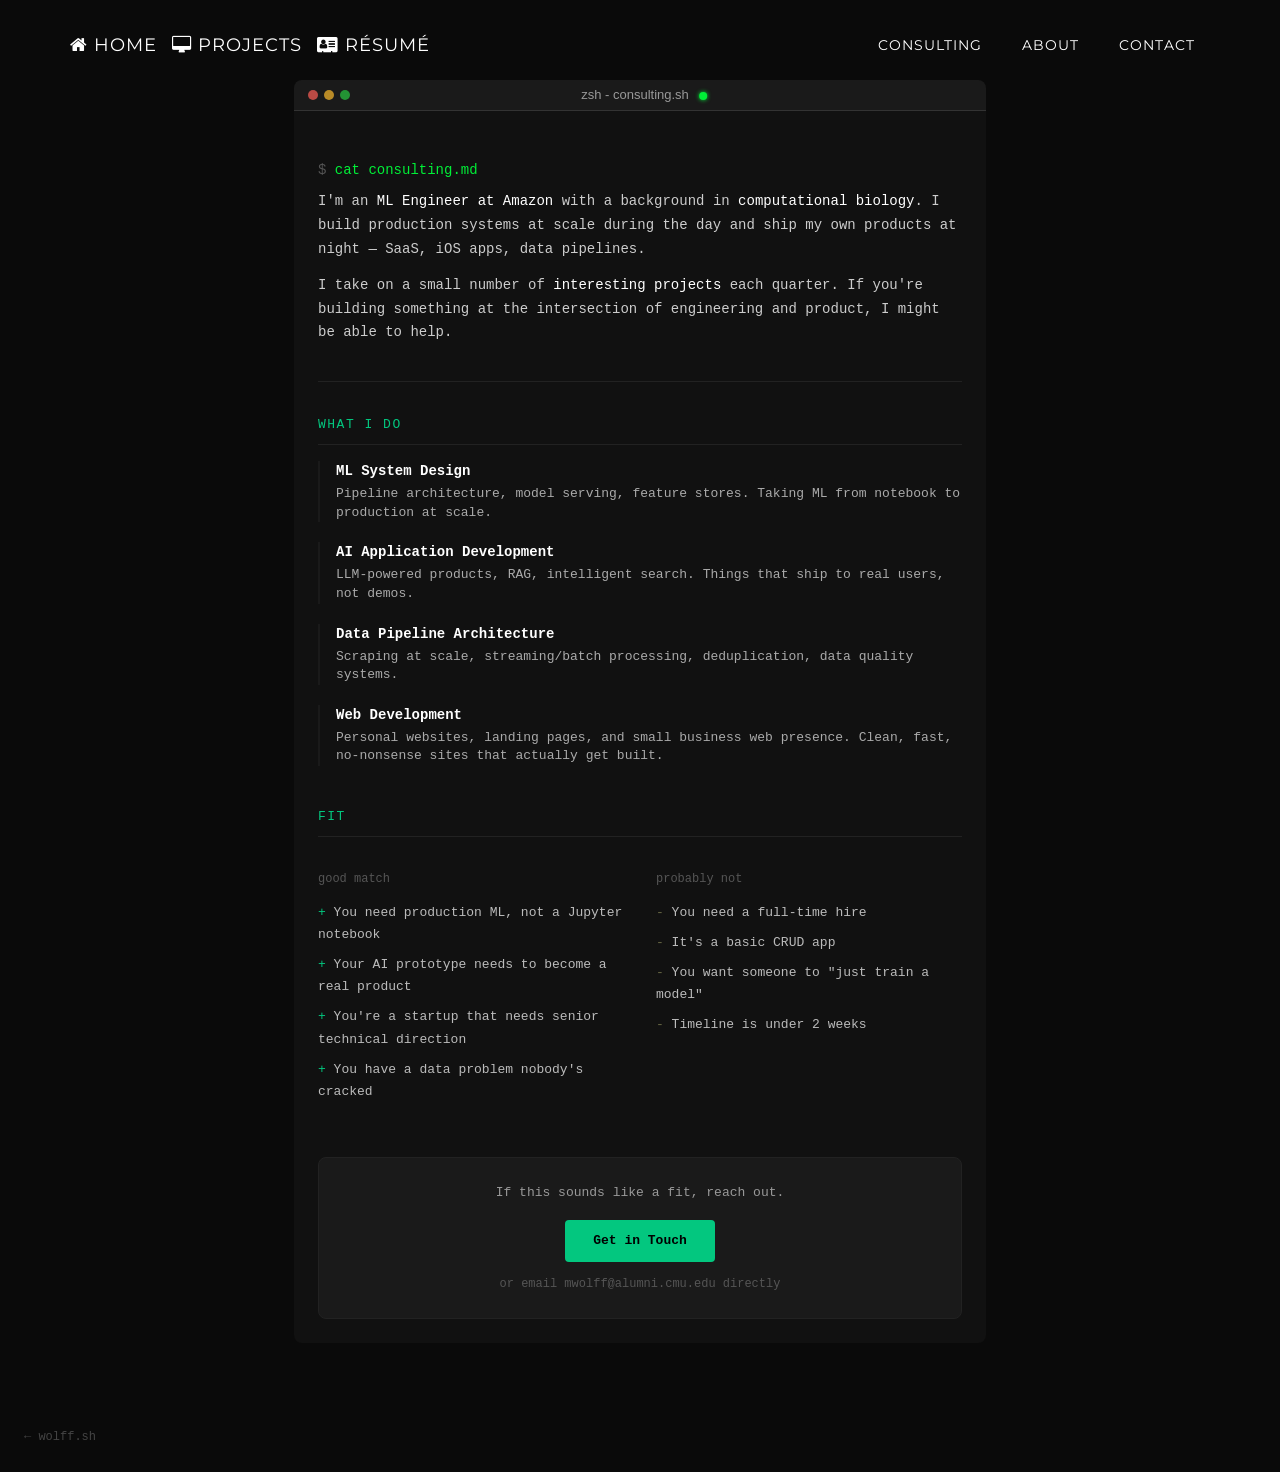
==== consulting/index.html @ 8f22e211 "feat: add consulting page Terminal-styled page at /consulting with services, fit section, and email " ====
<!DOCTYPE html>
<html lang="en">

<head>
    <!-- Google tag (gtag.js) -->
    <script async src="https://www.googletagmanager.com/gtag/js?id=G-YX630D4XCV"></script>
    <script>
        window.dataLayer = window.dataLayer || [];
        function gtag(){dataLayer.push(arguments);}
        gtag('js', new Date());
        gtag('config', 'G-YX630D4XCV', {'page_title': 'consulting'});
    </script>

    <meta charset="utf-8">
    <meta name="viewport" content="width=device-width, initial-scale=1">
    <meta name="title" content="Matthew Wolff — Consulting">
    <meta name="description" content="ML engineering consulting — system design, AI applications, data pipelines. Open to interesting projects.">
    <meta property="og:site_name" content="wolff.sh">
    <meta property="og:url" content="https://wolff.sh/consulting">
    <meta property="og:title" content="Matthew Wolff — Consulting">
    <meta property="og:description" content="ML engineering consulting — system design, AI applications, data pipelines.">
    <meta property="og:image" content="https://wolff.sh/img/intro-bg.jpg">

    <!-- favicon -->
    <link rel="icon" type="image/png" href="/favicon/favicon-96x96.png" sizes="96x96"/>
    <link rel="icon" type="image/svg+xml" href="/favicon/favicon.svg"/>
    <link rel="shortcut icon" href="/favicon/favicon.ico"/>
    <link rel="apple-touch-icon" sizes="180x180" href="/favicon/apple-touch-icon.png"/>
    <link rel="manifest" href="/favicon/site.webmanifest"/>

    <!-- CSS -->
    <link rel="stylesheet" href="https://fonts.googleapis.com/css?family=Montserrat:400,700|Lora:400,700,400italic,700italic" type="text/css"/>
    <link href="/external/bootstrap/css/bootstrap.min.css" rel="stylesheet"/>
    <link rel="stylesheet" href="/css/navbar.css"/>
    <link rel="stylesheet" href="/css/terminal.css"/>
    <link href="/external/font-awesome/css/font-awesome.min.css" rel="stylesheet" type="text/css"/>

    <title>$ ./consulting.sh</title>

    <style>
        * { margin: 0; padding: 0; box-sizing: border-box; }

        body {
            font-family: "Lucida Console", "Lucida Sans Typewriter", monaco, "Bitstream Vera Sans Mono", monospace;
            background: #0a0a0a;
            color: #b0b0b0;
            min-height: 100vh;
            line-height: 1.7;
            font-size: 14px;
        }

        a { color: #03c77f; text-decoration: none; }



        /* Main content */
        .page {
            max-width: 740px;
            margin: 80px auto 60px;
            padding: 0 24px;
        }

        /* Header area */
        .page-header {
            border-bottom: 1px solid #222;
            padding-bottom: 24px;
            margin-bottom: 32px;
        }
        .page-header h1 {
            font-size: 14px;
            color: #00ef37;
            font-weight: 400;
            margin: 0 0 12px;
        }
        .page-header h1 .gray { color: #555; }
        .page-header p {
            color: #ccc;
            margin-bottom: 12px;
        }
        .page-header p .w { color: #fff; }

        /* Sections */
        .section {
            margin-bottom: 40px;
        }
        .section-title {
            color: #03c77f;
            font-size: 13px;
            text-transform: uppercase;
            letter-spacing: 1.5px;
            margin-bottom: 16px;
            padding-bottom: 8px;
            border-bottom: 1px solid #222;
        }

        /* Services — rendered like a man page */
        .man-entry {
            margin-bottom: 20px;
            padding-left: 16px;
            border-left: 2px solid #1a1a1a;
        }
        .man-entry:hover {
            border-left-color: #03c77f;
        }
        .man-entry dt {
            color: #fff;
            font-weight: 700;
            margin-bottom: 4px;
        }
        .man-entry dd {
            color: #aaa;
            font-size: 13px;
        }

        /* Fit section — plaintext style */
        .fit {
            display: grid;
            grid-template-columns: 1fr 1fr;
            gap: 32px;
        }
        .fit-col h3 {
            font-size: 12px;
            color: #555;
            font-weight: 400;
            margin-bottom: 12px;
        }
        .fit-col ul {
            list-style: none;
            padding: 0;
        }
        .fit-col ul li {
            padding: 4px 0;
            font-size: 13px;
            color: #bbb;
        }
        .fit-col.yes ul li::before { content: '+ '; color: #03c77f; }
        .fit-col.no ul li::before { content: '- '; color: #664; }

        /* CTA */
        .cta {
            margin-top: 40px;
            padding: 24px;
            background: #1a1a1a;
            border: 1px solid #222;
            border-radius: 8px;
            text-align: center;
        }
        .cta p {
            color: #999;
            margin-bottom: 16px;
            font-size: 13px;
        }
        .cta-btn {
            display: inline-block;
            padding: 10px 28px;
            background: #03c77f;
            color: #000;
            font-weight: 700;
            font-size: 13px;
            border-radius: 4px;
            transition: background 0.2s;
        }
        .cta-btn:hover {
            background: #00ef37;
            color: #000;
            text-decoration: none;
        }
        .cta-sub {
            display: block;
            margin-top: 12px;
            font-size: 12px;
            color: #555;
        }

        /* Footer */
        .footer {
            padding: 24px;
            font-size: 12px;
            color: #333;
        }
        .footer a { color: #444; }
        .footer a:hover { color: #999; }

        /* Responsive */
        @media (max-width: 600px) {
            body { font-size: 13px; }
            .page { margin-top: 56px; padding: 0 12px; }
            .fit { grid-template-columns: 1fr; gap: 20px; }
        }
    </style>
</head>

<body>
    <nav class="navbar navbar-custom navbar-fixed-top" role="navigation">
        <div class="container">
            <div class="navbar-header">
                <button type="button" class="navbar-toggle" data-toggle="collapse" data-target=".navbar-main-collapse" aria-label="Toggle navigation menu"> Menu
                    <i class="fa fa-bars"></i></button>
            </div>
            <div class="collapse navbar-collapse navbar-left navbar-main-collapse">
                <a class="navbar-brand page-scroll" href="/"><i class="fa fa-home"></i> <span class="light"> HOME </span></a>
                <a class="navbar-brand page-scroll" href="/#projects"><i class="fa fa-desktop"></i> <span class="light"> Projects </span></a>
                <a class="navbar-brand page-scroll" href="/resume"><i class="fa fa-address-card"></i> <span class="light"> Résumé </span></a>
            </div>
            <div class="collapse navbar-collapse navbar-right navbar-main-collapse">
                <ul class="nav navbar-nav">
                    <li><a href="/consulting"> &nbsp;&nbsp;Consulting </a></li>
                    <li><a href="/#about"> &nbsp;&nbsp;About </a></li>
                    <li><a href="/#contact"> &nbsp;&nbsp;Contact </a></li>
                </ul>
            </div>
        </div>
    </nav>

    <main class="page">
        <div class="terminal-titlebar">
            <div class="terminal-dots">
                <span class="dot-red"></span>
                <span class="dot-yellow"></span>
                <span class="dot-green"></span>
            </div>
            <div class="terminal-title"><i class="fa fa-terminal terminal-icon"></i>zsh - consulting.sh<span class="connection-dot"></span></div>
        </div>
        <div class="terminal-body">
        <header class="page-header">
            <h1><span class="gray">$</span> cat consulting.md</h1>
            <p>
                I'm an <span class="w">ML Engineer at Amazon</span> with a background in
                <span class="w">computational biology</span>. I build production systems at scale during the day
                and ship my own products at night — SaaS, iOS apps, data pipelines.
            </p>
            <p>
                I take on a small number of <span class="w">interesting projects</span> each quarter.
                If you're building something at the intersection of engineering and product,
                I might be able to help.
            </p>
        </header>

        <section class="section">
            <div class="section-title">what I do</div>
            <dl>
                <div class="man-entry">
                    <dt>ML System Design</dt>
                    <dd>Pipeline architecture, model serving, feature stores. Taking ML from notebook to production at scale.</dd>
                </div>
                <div class="man-entry">
                    <dt>AI Application Development</dt>
                    <dd>LLM-powered products, RAG, intelligent search. Things that ship to real users, not demos.</dd>
                </div>
                <div class="man-entry">
                    <dt>Data Pipeline Architecture</dt>
                    <dd>Scraping at scale, streaming/batch processing, deduplication, data quality systems.</dd>
                </div>
                <div class="man-entry">
                    <dt>Web Development</dt>
                    <dd>Personal websites, landing pages, and small business web presence. Clean, fast, no-nonsense sites that actually get built.</dd>
                </div>
            </dl>
        </section>

        <section class="section">
            <div class="section-title">fit</div>
            <div class="fit">
                <div class="fit-col yes">
                    <h3>good match</h3>
                    <ul>
                        <li>You need production ML, not a Jupyter notebook</li>
                        <li>Your AI prototype needs to become a real product</li>
                        <li>You're a startup that needs senior technical direction</li>
                        <li>You have a data problem nobody's cracked</li>
                    </ul>
                </div>
                <div class="fit-col no">
                    <h3>probably not</h3>
                    <ul>
                        <li>You need a full-time hire</li>
                        <li>It's a basic CRUD app</li>
                        <li>You want someone to "just train a model"</li>
                        <li>Timeline is under 2 weeks</li>
                    </ul>
                </div>
            </div>
        </section>

        <div class="cta">
            <p>If this sounds like a fit, reach out.</p>
            <a href="mailto:mwolff@alumni.cmu.edu?subject=Project%20Inquiry" class="cta-btn">Get in Touch</a>
            <span class="cta-sub">or email mwolff@alumni.cmu.edu directly</span>
        </div>
        </div><!-- /.terminal-body -->
    </main>

    <footer class="footer">
        <a href="/">← wolff.sh</a>
    </footer>

    <script src="/external/jquery/jquery.min.js"></script>
    <script src="/external/bootstrap/js/bootstrap.min.js"></script>
</body>
</html>
---- css/navbar.css ----
/* === SHARED NAVBAR === */

.navbar-custom {
    margin-bottom: 0;
    padding: 20px 0;
    border-bottom: none;
    text-transform: uppercase;
    letter-spacing: 1px;
    font-family: "Montserrat", "Helvetica Neue", Helvetica, Arial, sans-serif;
    background: transparent;
}

.navbar-custom .navbar-toggle {
    margin-right: 30px;
    color: black;
    background-color: rgba(255, 255, 255, 0.2);
    font-size: 12px;
}

.navbar-custom .navbar-toggle:focus,
.navbar-custom .navbar-toggle:active {
    outline: none;
}

.navbar-custom .navbar-brand {
    font-weight: 700;
}

.navbar-custom .navbar-brand:focus {
    outline: none;
}

.navbar-custom a {
    color: white;
}

.navbar-custom .nav li a {
    -webkit-transition: background 0.3s ease-in-out;
    transition: background 0.3s ease-in-out;
}

.navbar-custom .nav li a:hover {
    color: silver;
    outline: none;
    background-color: transparent;
}

.navbar-custom .nav li a:focus,
.navbar-custom .nav li a:active {
    outline: none;
    background-color: transparent;
}

.navbar-custom .nav li.active {
    outline: none;
}

.navbar-custom .nav li.active a {
    background-color: transparent;
}

.navbar-custom .nav li.active a:hover,
.dropdown-menu > li > a {
    color: gray;
}

.dropdown-menu > .active > a,
.dropdown-menu > .active > a:hover,
.dropdown-menu > .active > a:focus {
    color: green;
}

.light {
    font-weight: 400;
}
---- css/terminal.css ----
/* === TERMINAL WINDOW CHROME === */

.terminal-titlebar {
    background-color: #1a1a1a;
    border-radius: 8px 8px 0 0;
    border-bottom: 1px solid #333;
    position: relative;
    padding: 10px 14px;
    display: flex;
    align-items: center;
}

.terminal-dots {
    display: flex;
    gap: 6px;
}

.terminal-dots span {
    width: 10px;
    height: 10px;
    border-radius: 50%;
    opacity: 0.7;
}

.terminal-dots .dot-red { background: #ff5f57; }
.terminal-dots .dot-yellow { background: #febc2e; }
.terminal-dots .dot-green { background: #28c840; }

.terminal-title {
    position: absolute;
    left: 50%;
    transform: translateX(-50%);
    font-family: -apple-system, BlinkMacSystemFont, "Helvetica Neue", sans-serif;
    font-size: 13px;
    color: #999;
    text-align: center;
    white-space: nowrap;
}

.terminal-icon {
    margin-right: 8px;
    color: #666;
    font-size: 11px;
}

.terminal-body {
    background: #111;
    border-radius: 0 0 8px 8px;
    padding: 12px 24px 24px;
}

/* === CONNECTION DOT === */

.connection-dot {
    display: inline-block;
    width: 8px;
    height: 8px;
    border-radius: 50%;
    background: #00ef37;
    margin-left: 10px;
    vertical-align: middle;
    animation: dot-pulse 2s ease-in-out infinite;
    box-shadow: 0 0 4px #00ef37;
}

@keyframes dot-pulse {
    0%, 100% { opacity: 1; box-shadow: 0 0 4px #00ef37; }
    50% { opacity: 0.4; box-shadow: 0 0 2px #00ef37; }
}

/* === BLINKING CURSOR === */

.terminal-cursor {
    display: inline-block;
    width: 8px;
    height: 1em;
    background: #00ef37;
    margin-left: 4px;
    vertical-align: text-bottom;
    animation: cursor-blink 1s step-end infinite;
}

@keyframes cursor-blink {
    0%, 100% { opacity: 1; }
    50% { opacity: 0; }
}

/* === RESPONSIVE === */

@media (max-width: 768px) {
    .terminal-titlebar {
        margin-left: 10px;
        margin-right: 10px;
    }

    .terminal-dots {
        gap: 5px;
    }

    .terminal-dots span {
        width: 8px;
        height: 8px;
    }

    .terminal-title {
        font-size: 10px;
    }

    .terminal-body {
        padding: 20px 16px 30px;
    }
}
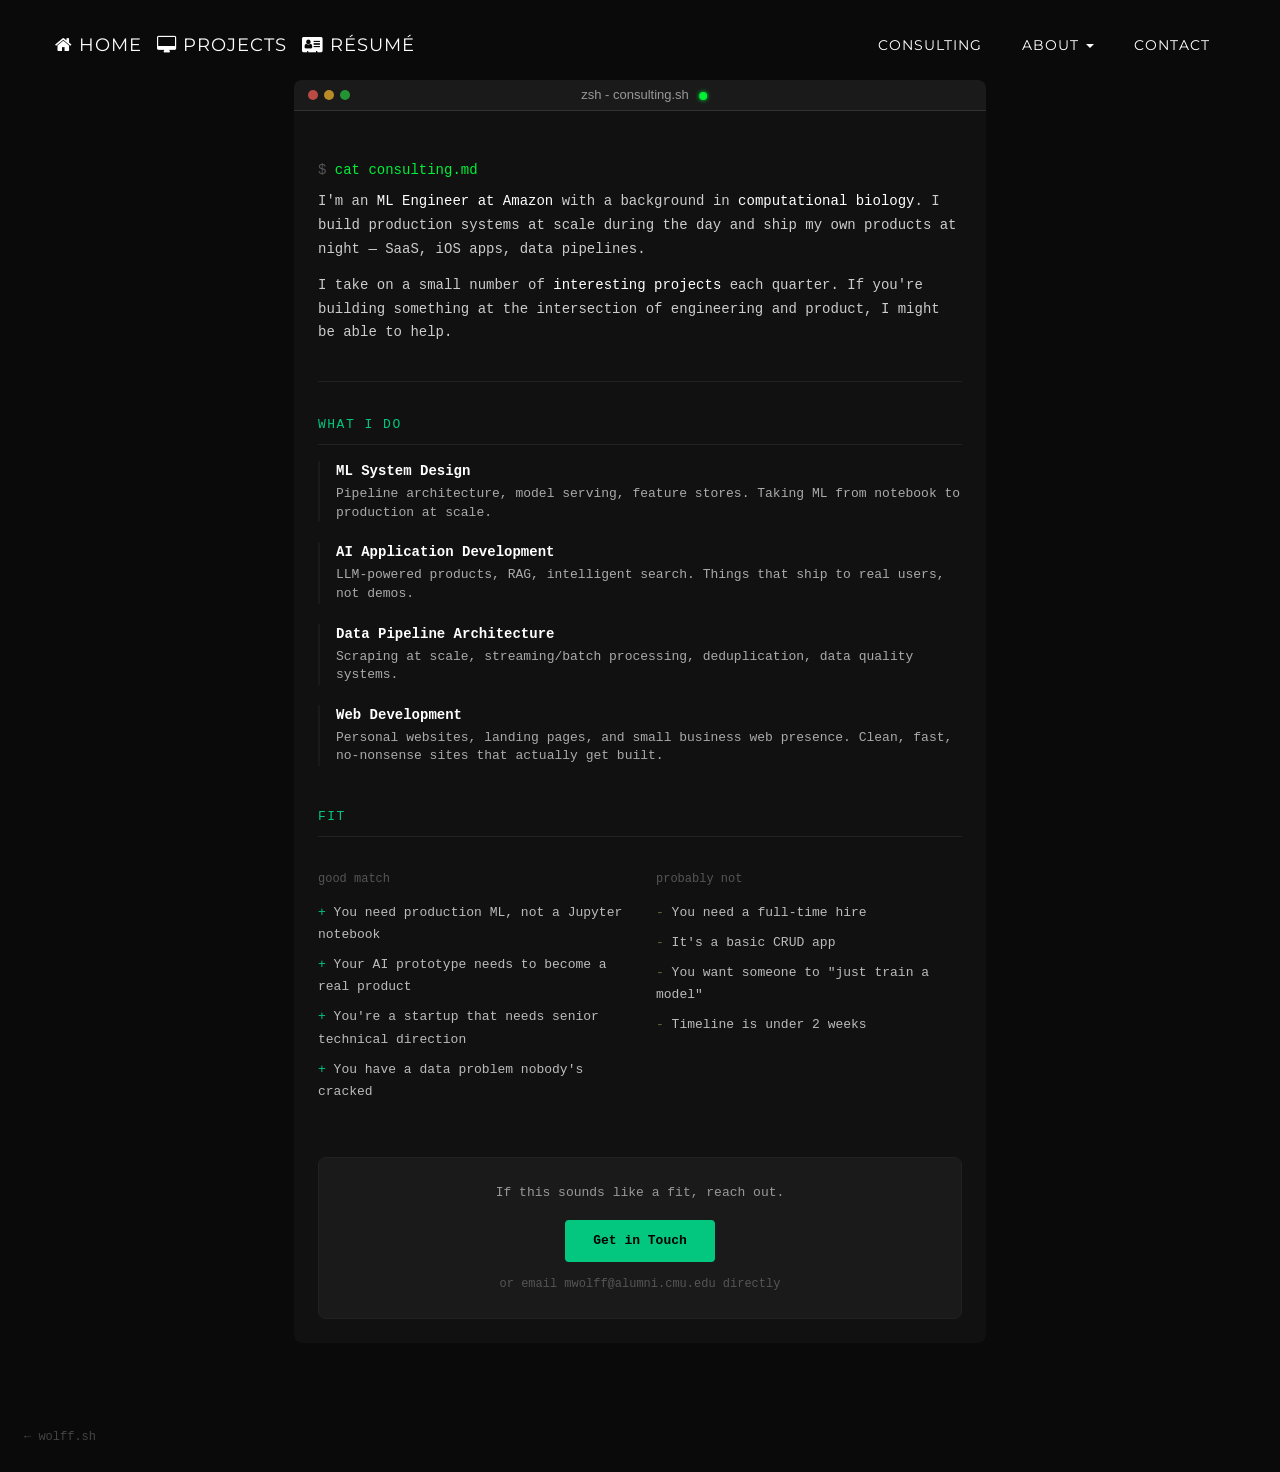
==== commit 9d345268: "fix: match subpage navbars exactly to homepage (About dropdown + caret)" ====
--- a/consulting/index.html
+++ b/consulting/index.html
@@ -205,7 +205,15 @@
             <div class="collapse navbar-collapse navbar-right navbar-main-collapse">
                 <ul class="nav navbar-nav">
                     <li><a href="/consulting"> &nbsp;&nbsp;Consulting </a></li>
-                    <li><a href="/#about"> &nbsp;&nbsp;About </a></li>
+                    <li class="dropdown">
+                        <a href="#" class="dropdown-toggle" data-toggle="dropdown" role="button" aria-haspopup="true"
+                           aria-expanded="false"> &nbsp;&nbsp;About <span class="caret"></span></a>
+                        <ul class="dropdown-menu">
+                            <li><a href="/#about"> Experience </a></li>
+                            <li><a href="/#about"> Technical Skills</a></li>
+                            <li><a href="/#about"> Personal </a></li>
+                        </ul>
+                    </li>
                     <li><a href="/#contact"> &nbsp;&nbsp;Contact </a></li>
                 </ul>
             </div>
--- a/css/navbar.css
+++ b/css/navbar.css
@@ -1,4 +1,9 @@
 /* === SHARED NAVBAR === */
+
+.navbar-custom .container {
+    padding-left: 0;
+    padding-right: 0;
+}
 
 .navbar-custom {
     margin-bottom: 0;
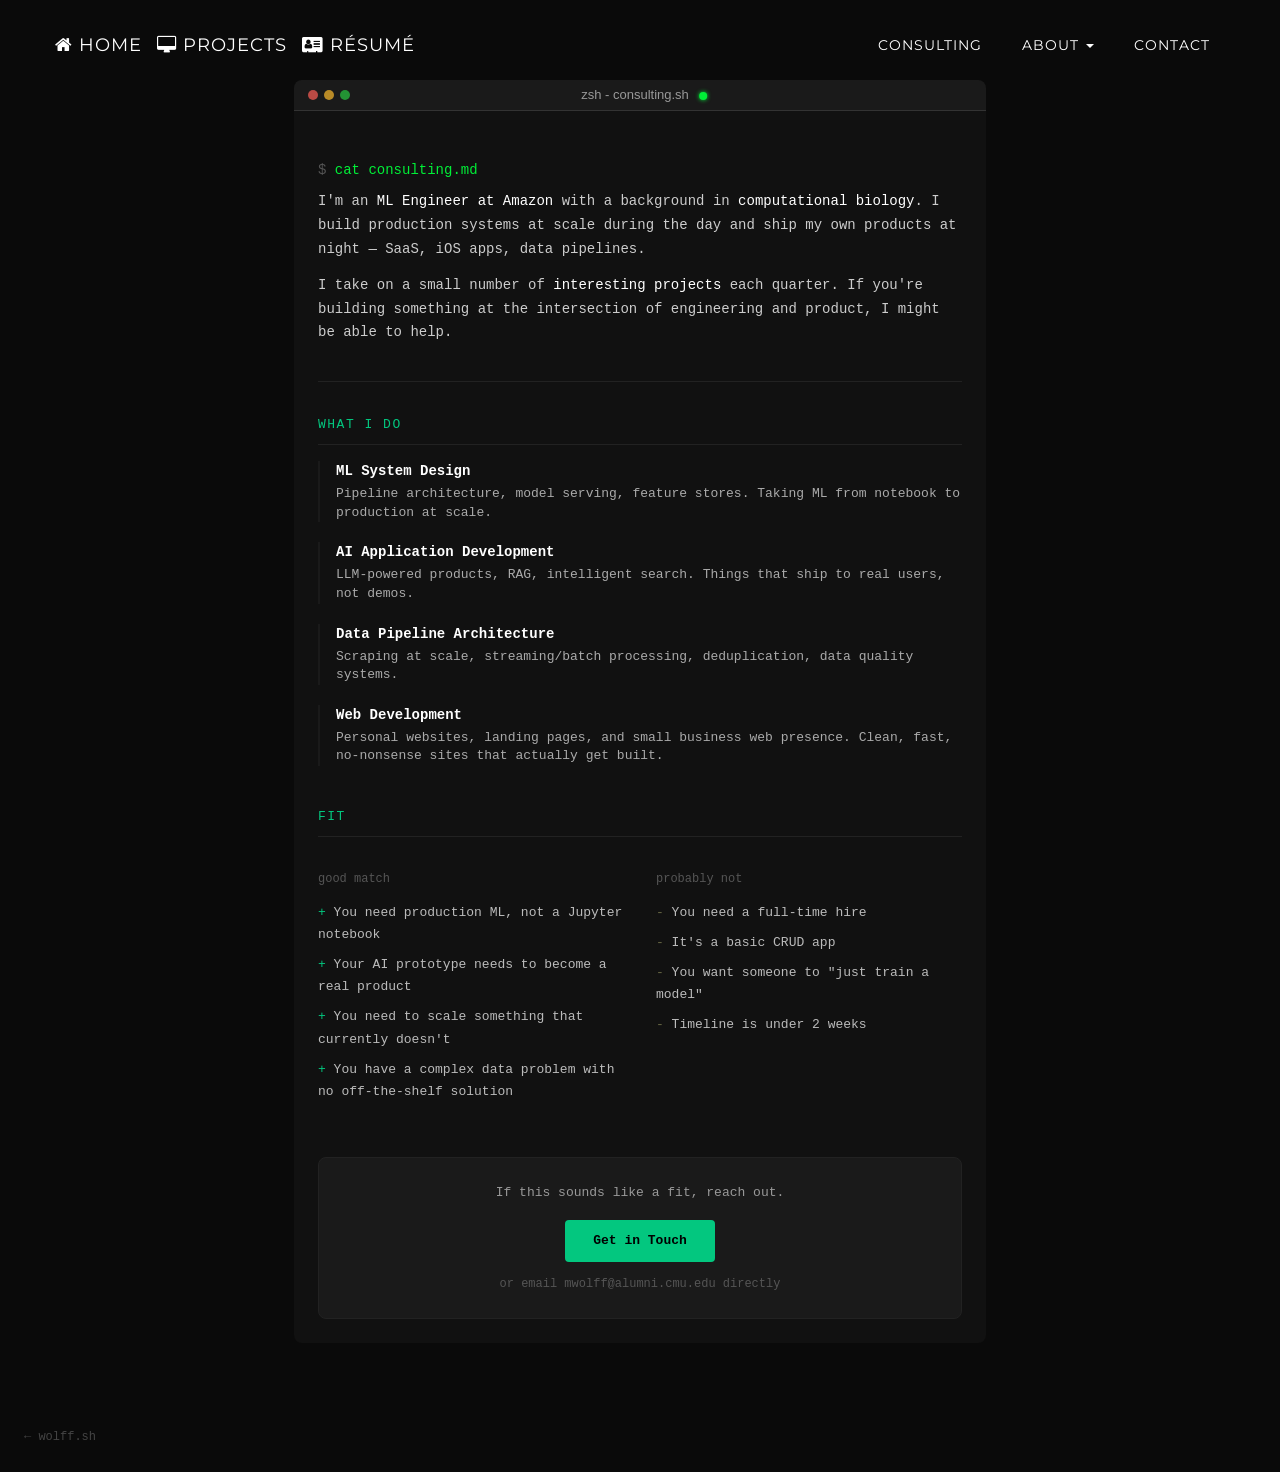
==== commit 5cfdba95: "fix: update consulting fit section copy" ====
--- a/consulting/index.html
+++ b/consulting/index.html
@@ -274,8 +274,8 @@
                     <ul>
                         <li>You need production ML, not a Jupyter notebook</li>
                         <li>Your AI prototype needs to become a real product</li>
-                        <li>You're a startup that needs senior technical direction</li>
-                        <li>You have a data problem nobody's cracked</li>
+                        <li>You need to scale something that currently doesn't</li>
+                        <li>You have a complex data problem with no off-the-shelf solution</li>
                     </ul>
                 </div>
                 <div class="fit-col no">
